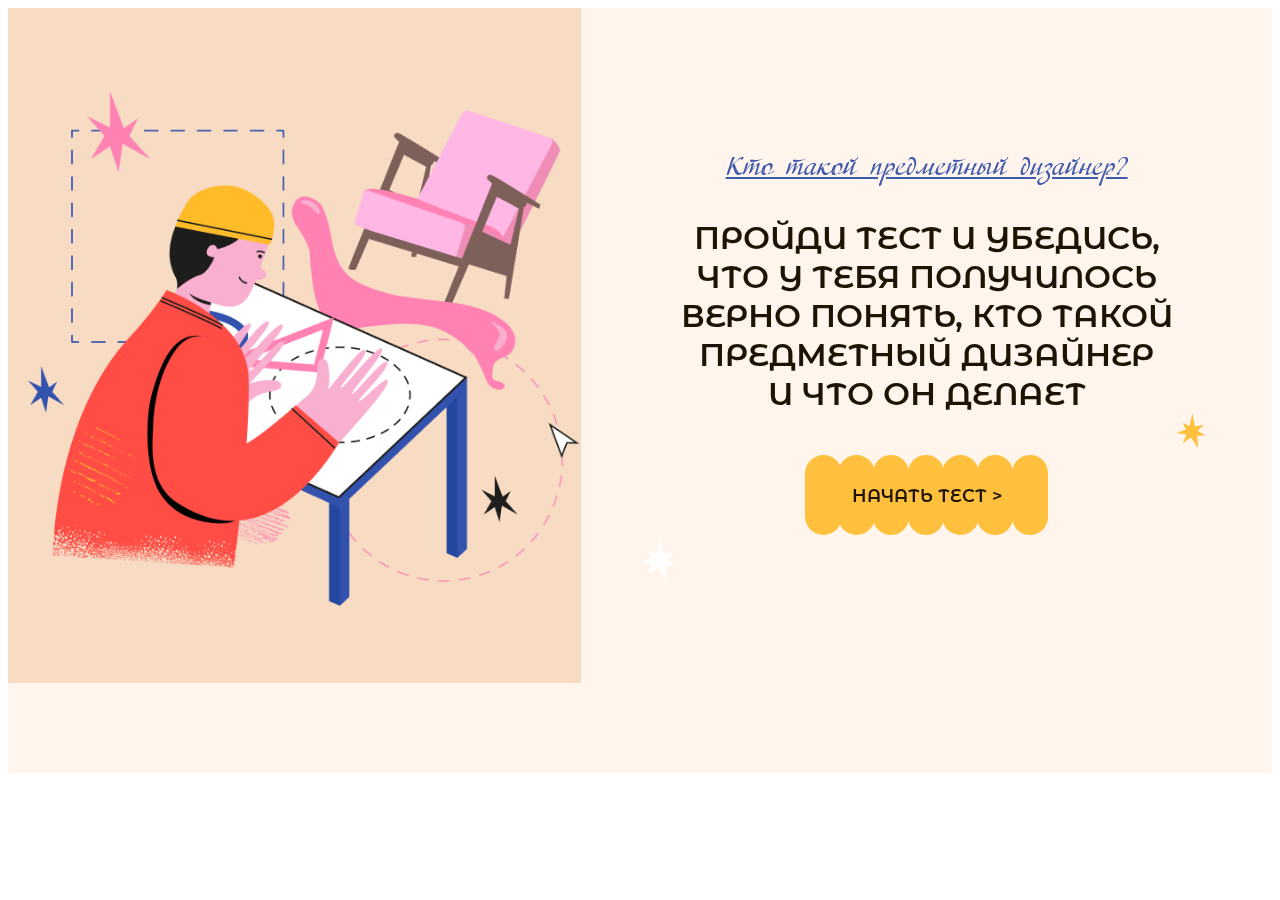
==== index.html @ 410f320a "." ====
<!DOCTYPE html>
<html lang="ru">
<head>
	<meta charset="UTF-8">
	<meta http-equiv="X-UA-Compatible" content="IE=edge">
	<meta name="viewport" content="width=device-width, initial-scale=1.0">
	<title>Document</title>

	<link rel="stylesheet" href="css/style.css">
	<link rel="stylesheet" href="https://cdn.jsdelivr.net/npm/swiper/swiper-bundle.min.css" />
	<link href="https://fonts.googleapis.com/css2?family=Montserrat+Alternates:wght@400;500;600&family=Montserrat:wght@700&display=swap" rel="stylesheet">
</head>
<body>
	<div class="test">
		<div class="test__swiper swiper">
			<div class="swiper-wrapper">
				<div class="swiper-slide">
					<div class="test__card test-card hero-result-test">
						<div class="test-card__star test-card__star--blue"></div>
						<div class="test-card__star test-card__star--yellow"></div>
						<div class="test-card__star test-card__star--white"></div>
						<div class="test-card__left">
							<img src="img/1.png" alt="">
						</div>
						<div class="test-card__right">
							<div class="hero-result-test__subtitle">
								Кто такой предметный дизайнер?
							</div>
							<div class="hero-test__title hero-result-test__title test__title test-desk">
								Пройди тест и убедись, что у тебя получилось верно понять, кто такой предметный дизайнер и что он делает
							</div>
							<div class="hero-result-test__text test__text test-mob">
								<div class="test-mob">
									Пройди тест и убедись, что у тебя получилось верно понять, кто такой предметный дизайнер и что он делает.
								</div>
							</div>
							<div class="test__btn test__btn-next test-general-btn">
								<span></span>
								<span></span>
								<span></span>
								<span></span>
								<span></span>
								<span></span>
								<span></span>
								<p>начать тест ></p>
							</div>
						</div>
					</div>
				</div>
				<div class="swiper-slide">
					<div class="test-card__star test-card__star--blue"></div>
					<div class="test-card__star test-card__star--yellow"></div>
					<div class="test__card test-card question-test">
						<div class="test-card__left">
							<img src="img/2.png" alt="">
						</div>
						<div class="test-card__right">
							<div class="test-card__head">
								<div class="test-card__num">
									Вопрос 1 из 5
								</div>
								<div class="test__btn test__btn-prev back-to-hero">
									<span>< Назад</span>
								</div>
							</div>
							<div class="test__title">
								Начнем с простого. В каком варианте ответа все вещи — результат работы предметного дизайнера?
							</div>
							<div class="test__radiobuttons">
								<div class="test__text test__radiobuttons-item test__radiobuttons-itemA">
									<input id="test__radiobuttons-itemA" type="radio" value="1" name="nameradio1">
									<label for="test__radiobuttons-itemA"><span>Посуда, светильник, скульптура.</span></label>
								</div>
								<div class="test__text test__radiobuttons-item test__radiobuttons-itemB">
									<input id="test__radiobuttons-itemB" type="radio" value="1" name="nameradio1">
									<label for="test__radiobuttons-itemB"><span>Дверная ручка, кресло, шторы.</span></label>
								</div>
								<div class="test__text test__radiobuttons-item test__radiobuttons-itemC">
									<input id="test__radiobuttons-itemC" type="radio" value="1" name="nameradio1">
									<label for="test__radiobuttons-itemC"><span>Корпус телефона, интерьер дома, обложка книги.</span></label>
								</div>
							</div>
							<div class="test__results">
								<div class="test__result test__resultA">
									<span>
										<b>Почти верно.</b> Лишнее здесь — «скульптура». Арт-объекты призваны украшать, а функциональной роли не имеют, так что создают их художники, а не дизайнеры.
									</span>
								</div>
								<div class="test__result test__resultB">
									<span>
										<b>Верно.</b> Но есть оговорка: рисунки для текстиля могут создавать и предметные дизайнеры, и дизайнеры одежды, а порой за это берутся знаменитые художники. Наверное, в этом и причина бесконечного разнообразия принтов, делающего нашу жизнь ярче.
									</span>
								</div>
								<div class="test__result test__resultC">
									<span>
										<b>Неверно.</b> Корпус разрабатывают промышленные дизайнеры, обстановку дома — интерьерные, а за обложку отвечает графический дизайнер. Но доля правды в ответе все же есть: эти профессии – смежные, и переход от предметного дизайна в любую из этих сфер при желании возможен.
									</span>
								</div>
							</div>
							<div class="test__btn test__btn-next test-general-btn">
								<span></span>
								<span></span>
								<span></span>
								<span></span>
								<span></span>
								<span></span>
								<span></span>
								<p>далее ></p>
							</div>
						</div>
					</div>
				</div>
				<div class="swiper-slide">
					<div class="test-card__star test-card__star--blue"></div>
					<div class="test-card__star test-card__star--yellow"></div>
					<div class="test__card test-card question-test">
						<div class="test-card__left">
							<img src="img/3.png" alt="">
						</div>
						<div class="test-card__right">
							<div class="test-card__head">
								<div class="test-card__num">
									Вопрос 2 из 5
								</div>
								<div class="test__btn test__btn-prev back-to-hero">
									<span>< Назад</span>
								</div>
							</div>
							<div class="test__title">
								Стул, кресло и даже трон — сесть можно на что угодно. Выбери, что точно создано предметным дизайнером.
							</div>
							<div class="test__radiobuttons">
								<div class="test__text test__radiobuttons-item test__radiobuttons-itemA">
									<input id="test__radiobuttons-itemA" type="radio" value="1" name="nameradio1">
									<label for="test__radiobuttons-itemA"><span>Железный трон из «Игры престолов».</span></label>
								</div>
								<div class="test__text test__radiobuttons-item test__radiobuttons-itemB">
									<input id="test__radiobuttons-itemB" type="radio" value="1" name="nameradio1">
									<label for="test__radiobuttons-itemB"><span>Стул или кресло, на котором ты сидишь, проходя этот тест.</span></label>
								</div>
								<div class="test__text test__radiobuttons-item test__radiobuttons-itemC">
									<input id="test__radiobuttons-itemC" type="radio" value="1" name="nameradio1">
									<label for="test__radiobuttons-itemC"><span>Тот предмет, что сделан вручную и в единственном экземпляре.</span></label>
								</div>
							</div>
							<div class="test__results">
								<div class="test__result test__resultA">
									<span>
										<b>Неверно.</b> При конструировании символа Семи королевств не было задачи сделать его удобным для актеров — а только эффектным и
										заминающимся для фанатов сериала. Так что его образ — полностью заслуга кинохудожников и реквизиторов.
									</span>
								</div>
								<div class="test__result test__resultB">
									<span>
										<b>Верно.</b> Неважно, как он выглядит и каким тиражом произведен. В любом случае его спланировал и начертил предметный дизайнер.
									</span>
								</div>
								<div class="test__result test__resultC">
									<span>
										<b>Верно.</b> Это или коллекционный дизайн — предмет на грани с искусством, либо результат ремесленного мастерства. В обоих случаях
										здесь есть место предметному дизайну. Но и самый обычный стул из мебельного магазина — тоже верный ответ.
									</span>
								</div>
							</div>
							<div class="test__btn test__btn-next test-general-btn">
								<span></span>
								<span></span>
								<span></span>
								<span></span>
								<span></span>
								<span></span>
								<span></span>
								<p>далее ></p>
							</div>
						</div>
					</div>
				</div>
				<div class="swiper-slide">
					<div class="test-card__star test-card__star--blue"></div>
					<div class="test-card__star test-card__star--yellow"></div>
					<div class="test__card test-card question-test">
						<div class="test-card__left">
							<img src="img/2.png" alt="">
						</div>
						<div class="test-card__right">
							<div class="test-card__head">
								<div class="test-card__num">
									Вопрос 3 из 5
								</div>
								<div class="test__btn test__btn-prev back-to-hero">
									<span>< Назад</span>
								</div>
							</div>
							<div class="test__title">
								Уроки труда в школе имеют какое-либо отношение к предметному дизайну?
							</div>
							<div class="test__radiobuttons">
								<div class="test__text test__radiobuttons-item test__radiobuttons-itemA">
									<input id="test__radiobuttons-itemA" type="radio" value="1" name="nameradio1">
									<label for="test__radiobuttons-itemA"><span>Работа с инструментом — отличный первый шаг, чтобы понять, нравится ли это.</span></label>
								</div>
								<div class="test__text test__radiobuttons-item test__radiobuttons-itemB">
									<input id="test__radiobuttons-itemB" type="radio" value="1" name="nameradio1">
									<label for="test__radiobuttons-itemB"><span>Никак не связаны: дизайн — это чертежи и рисунки, а делают предметы на производствах.</span></label>
								</div>
								<div class="test__text test__radiobuttons-item test__radiobuttons-itemC">
									<input id="test__radiobuttons-itemC" type="radio" value="1" name="nameradio1">
									<label for="test__radiobuttons-itemC"><span>Нет. Наоборот, повторение одного и того же способно убить творческое начало.</span></label>
								</div>
							</div>
							<div class="test__results">
								<div class="test__result test__resultA">
									<span>
										<b>Верно.</b> Любые знания и умения, полученные до того, как определиться с профессией, помогают сделать верный выбор. В случае
										предметного дизайна любовь к ручному труду — отличное подспорье.
									</span>
								</div>
								<div class="test__result test__resultB">
									<span>
										<b>Неверно.</b> Прежде чем перейти в область массового производства, предметный дизайнер должен научиться понимать, как ведет себя тот
										или иной материал. Начертить можно такое, что пользоваться этим в реальной жизни будет сложно! Так что связь, конечно,
										есть.
									</span>
								</div>
								<div class="test__result test__resultC">
									<span>
										<b>Неверно.</b> Как бы это ни было грустно, но без базовых знаний и умений невозможно реализоваться в предметном дизайне. Новое, яркое и
										смелое создается на основе старого и проверенного временем — иначе человечество вечно изобретало бы велосипед.
									</span>
								</div>
							</div>
							<div class="test__btn test__btn-next test-general-btn">
								<span></span>
								<span></span>
								<span></span>
								<span></span>
								<span></span>
								<span></span>
								<span></span>
								<p>далее ></p>
							</div>
						</div>
					</div>
				</div>
				<div class="swiper-slide">
					<div class="test-card__star test-card__star--blue"></div>
					<div class="test-card__star test-card__star--yellow"></div>
					<div class="test__card test-card question-test">
						<div class="test-card__left">
							<img src="img/2.png" alt="">
						</div>
						<div class="test-card__right">
							<div class="test-card__head">
								<div class="test-card__num">
									Вопрос 4 из 5
								</div>
								<div class="test__btn test__btn-prev back-to-hero">
									<span>< Назад</span>
								</div>
							</div>
							<div class="test__title">
								Почему предметный дизайн не cмогут заменить роботы и нейросети?
							</div>
							<div class="test__radiobuttons">
								<div class="test__text test__radiobuttons-item test__radiobuttons-itemA">
									<input id="test__radiobuttons-itemA" type="radio" value="1" name="nameradio1">
									<label for="test__radiobuttons-itemA"><span>Роботы не вложат в предмет душу, а нам важно иметь вещи, которые созданы людьми для людей.</span></label>
								</div>
								<div class="test__text test__radiobuttons-item test__radiobuttons-itemB">
									<input id="test__radiobuttons-itemB" type="radio" value="1" name="nameradio1">
									<label for="test__radiobuttons-itemB"><span>Нейросети не в силах придумать что-то революционное самостоятельно.</span></label>
								</div>
								<div class="test__text test__radiobuttons-item test__radiobuttons-itemC">
									<input id="test__radiobuttons-itemC" type="radio" value="1" name="nameradio1">
									<label for="test__radiobuttons-itemC"><span>Все дело в обработке. Без контроля со стороны человека высокого качества исполнения добиться невозможно.</span></label>
								</div>
							</div>
							<div class="test__results">
								<div class="test__result test__resultA">
									<span>
										<b>Отчасти верно.</b> Безусловно, предметы, созданные вручную, никогда не перестанут быть объектом желания. Но не каждая вещь, над которой
										работал предметный дизайнер, сделана непосредственно им.
									</span>
								</div>
								<div class="test__result test__resultB">
									<span>
										<b>Верно.</b> Нейросети— просто еще один инструмент, позволяющий человеку легче и быстрее реализовать свой замысел. Искусственный
										интеллект – важное подспорье в любых руках, в том числе предметного дизайнера, но без фантазии и идеи сделать что-то
										новое невозможно.
									</span>
								</div>
								<div class="test__result test__resultC">
									<span>
										<b>Неверно.</b> Современные станки, оснащенные сложным ПО, способны делать тончайшую работу без потери качества. Финальный контроль
										необходим, но главное — это то, что только человек способен создать что-то невиданное, предлагающее новый уровень
										комфорта.
									</span>
								</div>
							</div>
							<div class="test__btn test__btn-next test-general-btn">
								<span></span>
								<span></span>
								<span></span>
								<span></span>
								<span></span>
								<span></span>
								<span></span>
								<p>далее ></p>
							</div>
						</div>
					</div>
				</div>
				<div class="swiper-slide">
					<div class="test-card__star test-card__star--blue"></div>
					<div class="test-card__star test-card__star--yellow"></div>
					<div class="test__card test-card question-test">
						<div class="test-card__left">
							<img src="img/2.png" alt="">
						</div>
						<div class="test-card__right">
							<div class="test-card__head">
								<div class="test-card__num">
									Вопрос 5 из 5
								</div>
								<div class="test__btn test__btn-prev back-to-hero">
									<span>< Назад</span>
								</div>
							</div>
							<div class="test__title">
								И наконец: что главное в работе предметного дизайнера?
							</div>
							<div class="test__radiobuttons">
								<div class="test__text test__radiobuttons-item test__radiobuttons-itemA">
									<input id="test__radiobuttons-itemA" type="radio" value="1" name="nameradio1">
									<label for="test__radiobuttons-itemA"><span>Творчество. Придумал и сделал!</span></label>
								</div>
								<div class="test__text test__radiobuttons-item test__radiobuttons-itemB">
									<input id="test__radiobuttons-itemB" type="radio" value="1" name="nameradio1">
									<label for="test__radiobuttons-itemB"><span>Мастерство. Ручной труд всегда востребован.</span></label>
								</div>
								<div class="test__text test__radiobuttons-item test__radiobuttons-itemC">
									<input id="test__radiobuttons-itemC" type="radio" value="1" name="nameradio1">
									<label for="test__radiobuttons-itemC"><span>Постоянное развитие. Ни в карьере, ни в работе нет границ для роста.</span></label>
								</div>
							</div>
							<div class="test__results">
								<div class="test__result test__resultA">
									<span>
										<b>Верно. Как и все три пункта.</b> Предметный дизайн — это профессия, которая позволяет реализовывать себя и как художника, и как ремесленника, и как
										архитектора, и как инженера. Границ нет!
									</span>
								</div>
								<div class="test__result test__resultB">
									<span>
										<b>Верно. Как и все три пункта.</b> Предметный дизайн — это профессия, которая позволяет реализовывать себя и как художника, и как ремесленника, и как
										архитектора, и как инженера. Границ нет!
									</span>
								</div>
								<div class="test__result test__resultC">
									<span>
										<b>Верно. Как и все три пункта.</b> Предметный дизайн — это профессия, которая позволяет реализовывать себя и как художника, и как ремесленника, и как
										архитектора, и как инженера. Границ нет!
									</span>
								</div>
							</div>
							<div class="test__btn test__btn-next test-general-btn test__reset">
								<span></span>
								<span></span>
								<span></span>
								<span></span>
								<span></span>
								<span></span>
								<span></span>
								<p>< пройти заново</p>
							</div>
						</div>
					</div>
				</div>
			</div>
		</div>
		
	</div>






	<script src="https://code.jquery.com/jquery-3.6.0.min.js"></script>
	<script src="https://cdn.jsdelivr.net/npm/swiper/swiper-bundle.min.js"></script>

	<script src="js/script.js"></script>
</body>
</html>
---- css/style.css ----
@font-face {
  font-family: Adventure;
  src: url("../fonts/Adventure/Adventure.eot");
  src: local("Adventure"), local("../fonts/Adventure/Adventure"), url("../fonts/Adventure/Adventure.eot?#iefix") format("embedded-opentype"), url("../fonts/Adventure/Adventure.woff") format("woff"), url("../fonts/Adventure/Adventure.ttf") format("truetype");
  font-weight: 400;
  font-style: normal;
  font-display: swap;
}

.test {
  background: #FFF5ED;
}

.test * {
  padding: 0;
  margin: 0;
  border: 0;
  -webkit-box-sizing: border-box;
          box-sizing: border-box;
}

.test *,
.test *:before,
.test *:after {
  -webkit-box-sizing: border-box;
  box-sizing: border-box;
}

@media (max-width: 800px) {
  .test .test-desk {
    display: none;
  }
}

.test .test-mob {
  display: none;
}

@media (max-width: 800px) {
  .test .test-mob {
    display: block;
  }
}

.test .swiper-slide {
  position: relative;
}

.test .swiper-slide .test-card__star {
  z-index: -1;
  position: absolute;
}

@media (max-width: 800px) {
  .test .swiper-slide .test-card__star {
    display: none;
  }
}

.test .swiper-slide .test-card__star--blue {
  width: 70px;
  height: 90px;
  background: url("../img/star-blue.svg") 0 0/100% 100% no-repeat;
}

@media (max-width: 1439px) {
  .test .swiper-slide .test-card__star--blue {
    width: 4.86vw;
    height: 6.25vw;
  }
}

@media (max-width: 800px) {
  .test .swiper-slide .test-card__star--blue {
    width: 15vw;
    height: 18vw;
  }
}

.test .swiper-slide .test-card__star--yellow {
  width: 40px;
  height: 40px;
  background: url("../img/star-yellow.svg") 0 0/100% 100% no-repeat;
}

@media (max-width: 1439px) {
  .test .swiper-slide .test-card__star--yellow {
    width: 2.78vw;
    height: 2.78vw;
  }
}

@media (max-width: 800px) {
  .test .swiper-slide .test-card__star--yellow {
    width: 8vw;
    height: 8vw;
  }
}

.test .swiper-slide .test-card__star--white {
  width: 40px;
  height: 50px;
  background: url("../img/star-white.svg") 0 0/100% 100% no-repeat;
}

@media (max-width: 1439px) {
  .test .swiper-slide .test-card__star--white {
    width: 2.78vw;
    height: 3.47vw;
  }
}

@media (max-width: 800px) {
  .test .swiper-slide .test-card__star--white {
    width: 8vw;
    height: 8vw;
  }
}

.test .swiper-slide:nth-child(1) .test-card__star--blue {
  top: 10%;
  left: 40%;
}

.test .swiper-slide:nth-child(1) .test-card__star--yellow {
  top: 60%;
  right: 5%;
}

.test .swiper-slide:nth-child(1) .test-card__star--white {
  left: 50%;
  bottom: 15%;
}

.test .swiper-slide:nth-child(2) .test-card__star--blue {
  top: 15%;
  right: 2%;
}

@media (max-width: 800px) {
  .test .swiper-slide:nth-child(2) .test-card__star--blue {
    display: none;
  }
}

.test .swiper-slide:nth-child(2) .test-card__star--yellow {
  bottom: 10%;
  right: 50%;
}

.test .swiper-slide:nth-child(3) .test-card__star--blue {
  bottom: 10%;
  right: 5%;
}

.test .swiper-slide:nth-child(3) .test-card__star--yellow {
  top: 15%;
  left: 45%;
}

.test .swiper-slide:nth-child(4) .test-card__star--blue {
  top: 15%;
  right: 2%;
}

.test .swiper-slide:nth-child(4) .test-card__star--yellow {
  bottom: 10%;
  right: 50%;
}

.test .swiper-slide:nth-child(5) .test-card__star--blue {
  bottom: 10%;
  right: 5%;
}

.test .swiper-slide:nth-child(5) .test-card__star--yellow {
  top: 15%;
  left: 45%;
}

.test .swiper-slide:nth-child(6) .test-card__star--blue {
  bottom: 10%;
  right: 5%;
}

.test .swiper-slide:nth-child(6) .test-card__star--yellow {
  top: 15%;
  left: 45%;
}

@media (max-width: 800px) {
  .test .swiper-slide {
    height: auto;
    min-height: 100%;
  }
}

.test__btn {
  cursor: pointer;
}

.test .test-card {
  display: -webkit-box;
  display: -ms-flexbox;
  display: flex;
}

@media (max-width: 800px) {
  .test .test-card {
    -webkit-box-orient: vertical;
    -webkit-box-direction: normal;
        -ms-flex-direction: column;
            flex-direction: column;
    min-height: 100%;
  }
}

.test .test-card__left {
  -webkit-box-flex: 0;
      -ms-flex: 0 0 645px;
          flex: 0 0 645px;
  position: relative;
  padding-top: 53.371%;
}

@media (max-width: 1439px) {
  .test .test-card__left {
    -webkit-box-flex: 0;
        -ms-flex: 0 0 44.79vw;
            flex: 0 0 44.79vw;
  }
}

@media (max-width: 800px) {
  .test .test-card__left {
    -webkit-box-flex: 1;
        -ms-flex: 1 1 100%;
            flex: 1 1 100%;
    padding-top: 0;
    width: 100%;
  }
}

.test .test-card__left img {
  position: absolute;
  top: 0;
  left: 0;
  width: 100%;
  height: 100%;
  -o-object-fit: cover;
     object-fit: cover;
}

.test .test-card__right {
  min-height: 100%;
  -webkit-box-flex: 1;
      -ms-flex: 1 1 auto;
          flex: 1 1 auto;
  padding: 70px 100px;
  display: -webkit-box;
  display: -ms-flexbox;
  display: flex;
  -webkit-box-orient: vertical;
  -webkit-box-direction: normal;
      -ms-flex-direction: column;
          flex-direction: column;
  -webkit-box-align: center;
      -ms-flex-align: center;
          align-items: center;
}

@media (max-width: 1439px) {
  .test .test-card__right {
    padding: 4.86vw 6.94vw;
  }
}

@media (max-width: 800px) {
  .test .test-card__right {
    -webkit-box-flex: 1;
        -ms-flex: 1 1 auto;
            flex: 1 1 auto;
    padding: 8.75vw 5vw;
  }
}

.test .test-card__head {
  display: -webkit-box;
  display: -ms-flexbox;
  display: flex;
  -webkit-box-pack: justify;
      -ms-flex-pack: justify;
          justify-content: space-between;
  -webkit-box-align: center;
      -ms-flex-align: center;
          align-items: center;
  width: 100%;
  color: #7D7D7D;
  font-size: 15.989px;
  font-family: Montserrat Alternates;
  font-style: normal;
  font-weight: 500;
  line-height: normal;
}

@media (max-width: 1439px) {
  .test .test-card__head {
    font-size: 1.11vw;
  }
}

@media (max-width: 800px) {
  .test .test-card__head {
    font-size: 3.75vw;
  }
}

.test .test-card__star {
  position: absolute;
}

.test .test-card__star--blue {
  background: url("../img/star-blue.png") 0 0/100% 100% no-repeat;
}

.test .test-card__star--yellow {
  background: url("../img/star-yellow.png") 0 0/100% 100% no-repeat;
}

.test .test-card__star--white {
  background: url("../img/star-white.png") 0 0/100% 100% no-repeat;
}

.test .swiper-slide {
  opacity: 0 !important;
  pointer-events: none !important;
  -webkit-transition: all 0.7s ease 0s;
  transition: all 0.7s ease 0s;
  position: relative;
}

.test .swiper-slide.swiper-slide-active {
  z-index: 9;
  opacity: 1 !important;
  pointer-events: auto !important;
}

.test__card {
  -webkit-transition: all 0.3s ease 0s;
  transition: all 0.3s ease 0s;
}

.test__card.hide {
  opacity: 0;
}

.test__title {
  margin-top: 50px;
  color: #1F1304;
  text-align: center;
  font-size: 36px;
  font-family: Montserrat Alternates;
  font-style: normal;
  font-weight: 600;
  line-height: normal;
  text-transform: uppercase;
  -webkit-box-flex: 1;
      -ms-flex: 1 1 auto;
          flex: 1 1 auto;
  display: -webkit-box;
  display: -ms-flexbox;
  display: flex;
  -webkit-box-align: center;
      -ms-flex-align: center;
          align-items: center;
}

@media (max-width: 1439px) {
  .test__title {
    margin-top: 3.47vw;
    font-size: 2.50vw;
  }
}

@media (max-width: 800px) {
  .test__title {
    font-size: 4.50vw;
  }
}

.test__text {
  color: #1F1304;
  text-align: center;
  font-size: 16px;
  font-family: Montserrat Alternates;
  font-style: normal;
  font-weight: 500;
  line-height: normal;
}

@media (max-width: 1439px) {
  .test__text {
    font-size: 1.11vw;
  }
}

@media (max-width: 800px) {
  .test__text {
    font-size: 3.75vw;
  }
}

.test__radiobuttons {
  margin-top: 30px;
}

@media (max-width: 1439px) {
  .test__radiobuttons {
    margin-top: 2.08vw;
  }
}

@media (max-width: 800px) {
  .test__radiobuttons {
    margin-top: 0;
    -webkit-box-flex: 1;
        -ms-flex: 1 1 auto;
            flex: 1 1 auto;
  }
}

.test__radiobuttons > *:not(:first-child) {
  margin-top: 14px;
}

@media (max-width: 1439px) {
  .test__radiobuttons > *:not(:first-child) {
    margin-top: 0.97vw;
  }
}

@media (max-width: 800px) {
  .test__radiobuttons > *:not(:first-child) {
    margin-top: 2.75vw;
  }
}

.test__radiobuttons-item label {
  display: block;
}

.test__radiobuttons-item label span {
  -webkit-transition: all 0.3s ease 0s;
  transition: all 0.3s ease 0s;
  position: relative;
  cursor: pointer;
  display: block;
  border-radius: 60px;
  padding: 15px 20px;
  background: #FFF;
  -webkit-box-shadow: 0px 6px 10px 0px rgba(139, 159, 159, 0.03);
          box-shadow: 0px 6px 10px 0px rgba(139, 159, 159, 0.03);
}

@media (max-width: 1439px) {
  .test__radiobuttons-item label span {
    border-radius: 4.17vw;
    padding: 1.04vw 1.39vw;
    -webkit-box-shadow: 0px 0.42vw 0.69vw 0px rgba(139, 159, 159, 0.03);
            box-shadow: 0px 0.42vw 0.69vw 0px rgba(139, 159, 159, 0.03);
  }
}

@media (max-width: 800px) {
  .test__radiobuttons-item label span {
    border-radius: 12.50vw;
    padding: 1.88vw 7.50vw;
  }
}

.test__radiobuttons-item input:checked + label span {
  background: #FFC13D;
}

.test__radiobuttons-item:hover label span {
  background: #FFC13D;
}

.test__radiobuttons-item input {
  display: none;
}

.test__results {
  display: none;
  margin-top: 16px;
  position: relative;
  width: 100%;
  height: 100px;
}

@media (max-width: 1439px) {
  .test__results {
    height: 6.94vw;
  }
}

@media (max-width: 800px) {
  .test__results {
    height: 25vw;
  }
}

.test__results::before {
  content: '';
  position: absolute;
  top: 0;
  left: 0;
  width: 10px;
  height: 100%;
  background: #FFC13D;
}

@media (max-width: 1439px) {
  .test__results::before {
    width: 0.69vw;
  }
}

@media (max-width: 800px) {
  .test__results::before {
    width: 3.75vw;
  }
}

.test__result {
  position: absolute;
  top: 0;
  left: 40px;
  width: calc(100% - 130px);
  height: 100%;
  display: -webkit-box;
  display: -ms-flexbox;
  display: flex;
  -webkit-box-align: center;
      -ms-flex-align: center;
          align-items: center;
  opacity: 0;
  -webkit-transition: all 0.3s ease 0s;
  transition: all 0.3s ease 0s;
}

@media (max-width: 1439px) {
  .test__result {
    left: 2.78vw;
    width: calc(100% - 9.03vw);
  }
}

@media (max-width: 800px) {
  .test__result {
    left: 5vw;
    width: calc(100% - 5vw);
  }
}

.test__result span {
  color: #272727;
  font-family: Montserrat Alternates;
  font-size: 13px;
  font-style: normal;
  font-weight: 400;
  line-height: normal;
}

@media (max-width: 1439px) {
  .test__result span {
    font-size: 0.90vw;
  }
}

@media (max-width: 800px) {
  .test__result span {
    font-size: 2.75vw;
  }
}

.test__result b {
  color: #272727;
  font-family: Montserrat Alternates;
  font-size: 13px;
  font-style: normal;
  font-weight: 600;
  line-height: normal;
}

@media (max-width: 1439px) {
  .test__result b {
    font-size: 0.90vw;
  }
}

@media (max-width: 800px) {
  .test__result b {
    font-size: 2.75vw;
  }
}

.test__result.js-active {
  opacity: 1;
}

.test__btn-next {
  margin-top: 48px;
}

@media (max-width: 1439px) {
  .test__btn-next {
    margin-top: 3.33vw;
  }
}

@media (max-width: 800px) {
  .test__btn-next {
    margin-top: 4.25vw;
  }
}

.test .test-general-btn {
  cursor: pointer;
  width: 273px;
  height: 90px;
  position: relative;
  display: -webkit-box;
  display: -ms-flexbox;
  display: flex;
  -webkit-box-pack: center;
      -ms-flex-pack: center;
          justify-content: center;
  -webkit-box-align: center;
      -ms-flex-align: center;
          align-items: center;
  text-align: center;
  color: #1F1304;
  text-align: center;
  font-size: 20px;
  font-family: Montserrat Alternates;
  font-style: normal;
  font-weight: 600;
  line-height: normal;
  text-transform: uppercase;
  -webkit-transition: all 0.3s ease 0s;
  transition: all 0.3s ease 0s;
  overflow: hidden;
}

@media (max-width: 1439px) {
  .test .test-general-btn {
    width: 18.96vw;
    height: 6.25vw;
    font-size: 1.39vw;
  }
}

@media (max-width: 800px) {
  .test .test-general-btn {
    width: 65.25vw;
    height: 16.13vw;
    font-size: 4.50vw;
  }
}

.test .test-general-btn p {
  position: relative;
  z-index: 2;
}

.test .test-general-btn span {
  display: block;
  position: absolute;
  top: 0;
  width: calc((100% / 7) + 2px);
  height: 100%;
  border-radius: 61.267px;
  background-color: #FFC13D;
  -webkit-transition: all 0.3s ease 0s;
  transition: all 0.3s ease 0s;
}

@media (max-width: 1439px) {
  .test .test-general-btn span {
    width: calc((100% / 7) + 0.14vw);
  }
}

.test .test-general-btn span:nth-child(1) {
  left: 0;
}

.test .test-general-btn span:nth-child(2) {
  left: calc((100% * (1 / 7)) - 2px);
}

@media (max-width: 1439px) {
  .test .test-general-btn span:nth-child(2) {
    left: calc((100% * (1 / 7)) - 0.14vw);
  }
}

.test .test-general-btn span:nth-child(3) {
  left: calc((100% * (2 / 7)) - 2px);
}

@media (max-width: 1439px) {
  .test .test-general-btn span:nth-child(3) {
    left: calc((100% * (2 / 7)) - 0.14vw);
  }
}

.test .test-general-btn span:nth-child(4) {
  left: calc((100% * (3 / 7)) - 2px);
}

@media (max-width: 1439px) {
  .test .test-general-btn span:nth-child(4) {
    left: calc((100% * (3 / 7)) - 0.14vw);
  }
}

.test .test-general-btn span:nth-child(5) {
  left: calc((100% * (4 / 7)) - 2px);
}

@media (max-width: 1439px) {
  .test .test-general-btn span:nth-child(5) {
    left: calc((100% * (4 / 7)) - 0.14vw);
  }
}

.test .test-general-btn span:nth-child(6) {
  left: calc((100% * (5 / 7)) - 2px);
}

@media (max-width: 1439px) {
  .test .test-general-btn span:nth-child(6) {
    left: calc((100% * (5 / 7)) - 0.14vw);
  }
}

.test .test-general-btn span:nth-child(7) {
  left: calc((100% * (6 / 7)) - 2px);
}

@media (max-width: 1439px) {
  .test .test-general-btn span:nth-child(7) {
    left: calc((100% * (6 / 7)) - 0.14vw);
  }
}

.test .test-general-btn:hover {
  -webkit-transition: all 0.3s ease 0.1s;
  transition: all 0.3s ease 0.1s;
  border-radius: 60px;
}

@media (max-width: 1439px) {
  .test .test-general-btn:hover {
    border-radius: 4.17vw;
  }
}

.test .test-general-btn:hover span {
  border-radius: 0;
}

.test .hero-result-test {
  display: -webkit-box;
  display: -ms-flexbox;
  display: flex;
  -webkit-box-align: center;
      -ms-flex-align: center;
          align-items: center;
}

@media (max-width: 800px) {
  .test .hero-result-test {
    -ms-flex-wrap: wrap;
        flex-wrap: wrap;
  }
}

@media (max-width: 800px) {
  .test .hero-result-test .test-card__left {
    padding-top: 89%;
  }
}

.test .hero-result-test .test-card__right {
  min-height: 0;
}

@media (max-width: 800px) {
  .test .hero-result-test .test-card__right {
    min-height: 100%;
  }
}

.test .hero-result-test__subtitle {
  color: #3F59AD;
  font-size: 30px;
  font-family: Adventure;
  font-style: normal;
  font-weight: 400;
  line-height: normal;
  -webkit-text-decoration-line: underline;
          text-decoration-line: underline;
  text-align: center;
}

@media (max-width: 1439px) {
  .test .hero-result-test__subtitle {
    font-size: 2.08vw;
  }
}

@media (max-width: 800px) {
  .test .hero-result-test__subtitle {
    -webkit-text-decoration-line: none;
            text-decoration-line: none;
    color: #1F1304;
    font-family: Montserrat Alternates;
    font-weight: 600;
    text-transform: uppercase;
    font-size: 7vw;
  }
}

.test .hero-result-test__title {
  margin-top: 34px;
  -webkit-box-flex: 0;
      -ms-flex: 0 0 auto;
          flex: 0 0 auto;
  display: block;
}

@media (max-width: 1439px) {
  .test .hero-result-test__title {
    margin-top: 2.36vw;
  }
}

@media (max-width: 800px) {
  .test .hero-result-test__title {
    margin-top: 0;
  }
}

.test .hero-result-test__title span {
  margin-top: 10px;
  display: block;
  font-weight: 500;
  font-size: 20px;
}

@media (max-width: 1439px) {
  .test .hero-result-test__title span {
    margin-top: 0.69vw;
    font-size: 1.39vw;
  }
}

@media (max-width: 800px) {
  .test .hero-result-test .hero-test__title {
    display: none;
  }
}

.test .hero-result-test__text {
  margin-top: 14px;
}

@media (max-width: 1439px) {
  .test .hero-result-test__text {
    margin-top: 0.97vw;
  }
}

@media (max-width: 800px) {
  .test .hero-result-test__text {
    margin-top: 6.75vw;
    -webkit-box-flex: 1;
        -ms-flex: 1 1 auto;
            flex: 1 1 auto;
    display: -webkit-box;
    display: -ms-flexbox;
    display: flex;
    -webkit-box-orient: vertical;
    -webkit-box-direction: normal;
        -ms-flex-direction: column;
            flex-direction: column;
    -webkit-box-pack: center;
        -ms-flex-pack: center;
            justify-content: center;
  }
}

.test .hero-result-test__btn {
  margin-top: 58px;
}

@media (max-width: 1439px) {
  .test .hero-result-test__btn {
    margin-top: 4.03vw;
  }
}

@media (max-width: 800px) {
  .test .result .hero-result-test .test-card__left {
    padding-top: 41.625%;
  }
  .test .result .hero-result-test .test__title {
    font-size: 5.25vw;
  }
  .test .result .hero-result-test .test__title span {
    font-size: 3.75vw;
  }
  .test .result__btn {
    margin-top: 6.75vw;
    color: #7D7D7D;
    text-align: center;
    font-size: 30px;
    font-family: Montserrat Alternates;
    font-style: normal;
    font-weight: 500;
    line-height: normal;
    width: auto;
    height: auto;
  }
  .test .result__btn span {
    display: none;
  }
}

@media (max-width: 800px) {
  .test .question-test .test-card__left {
    display: none;
  }
}

@media (max-width: 800px) {
  .test .question-test .test__title {
    -webkit-box-flex: 0;
        -ms-flex: 0 0 42.25vw;
            flex: 0 0 42.25vw;
    margin: 0;
  }
}

.test .question-test .test__btn-next {
  opacity: 0;
  pointer-events: none;
  -webkit-transition: all 0.3s ease 0s;
  transition: all 0.3s ease 0s;
}

.test .question-test .test__btn-next.js-active {
  opacity: 1;
  pointer-events: auto;
}
/*# sourceMappingURL=style.css.map */
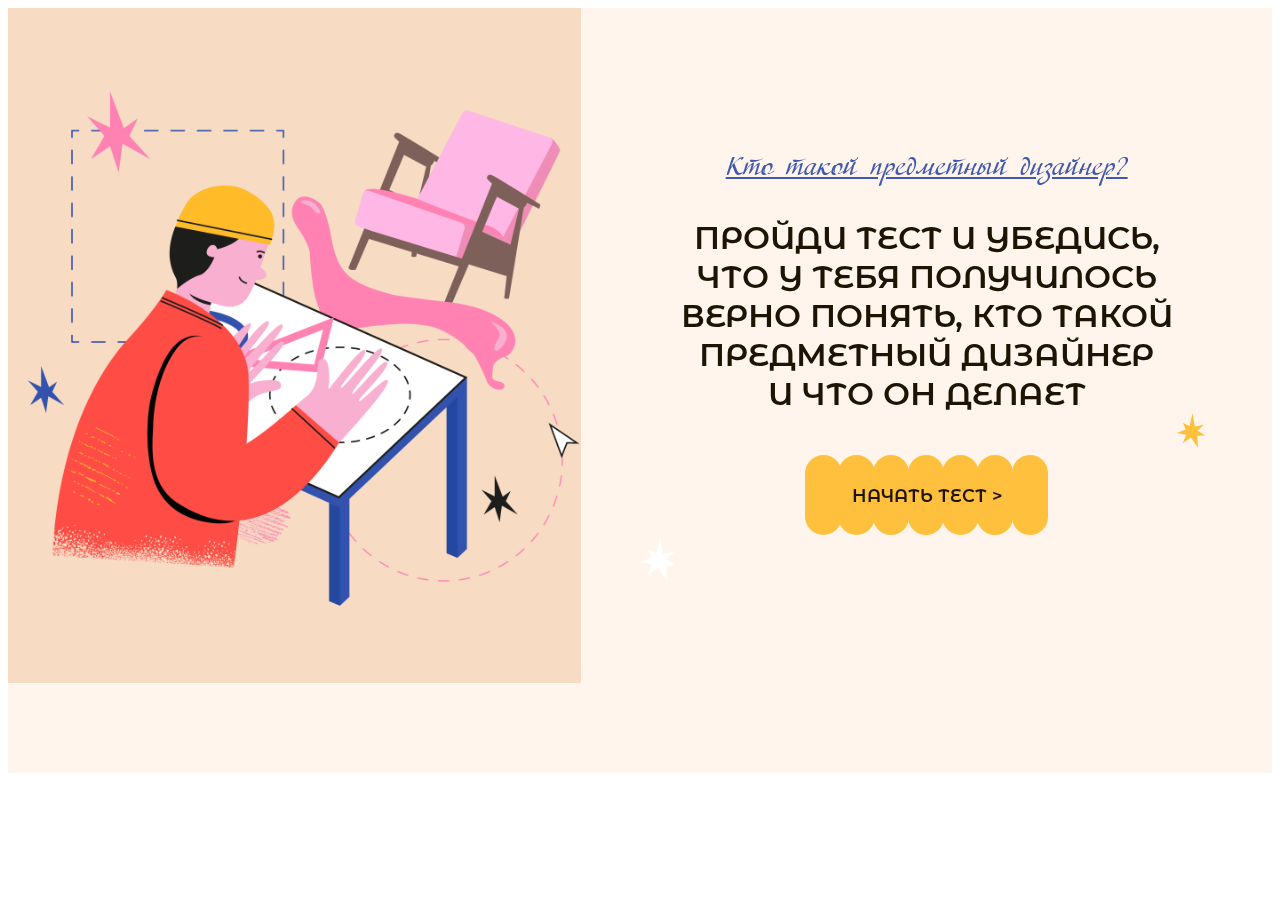
==== commit 56c9b173: "." ====
--- a/index.html
+++ b/index.html
@@ -131,15 +131,15 @@
 							</div>
 							<div class="test__radiobuttons">
 								<div class="test__text test__radiobuttons-item test__radiobuttons-itemA">
-									<input id="test__radiobuttons-itemA" type="radio" value="1" name="nameradio1">
+									<input id="test__radiobuttons-itemA" type="radio" value="1" name="nameradio2">
 									<label for="test__radiobuttons-itemA"><span>Железный трон из «Игры престолов».</span></label>
 								</div>
 								<div class="test__text test__radiobuttons-item test__radiobuttons-itemB">
-									<input id="test__radiobuttons-itemB" type="radio" value="1" name="nameradio1">
+									<input id="test__radiobuttons-itemB" type="radio" value="1" name="nameradio2">
 									<label for="test__radiobuttons-itemB"><span>Стул или кресло, на котором ты сидишь, проходя этот тест.</span></label>
 								</div>
 								<div class="test__text test__radiobuttons-item test__radiobuttons-itemC">
-									<input id="test__radiobuttons-itemC" type="radio" value="1" name="nameradio1">
+									<input id="test__radiobuttons-itemC" type="radio" value="1" name="nameradio2">
 									<label for="test__radiobuttons-itemC"><span>Тот предмет, что сделан вручную и в единственном экземпляре.</span></label>
 								</div>
 							</div>
@@ -180,7 +180,7 @@
 					<div class="test-card__star test-card__star--yellow"></div>
 					<div class="test__card test-card question-test">
 						<div class="test-card__left">
-							<img src="img/2.png" alt="">
+							<img src="img/4.png" alt="">
 						</div>
 						<div class="test-card__right">
 							<div class="test-card__head">
@@ -196,15 +196,15 @@
 							</div>
 							<div class="test__radiobuttons">
 								<div class="test__text test__radiobuttons-item test__radiobuttons-itemA">
-									<input id="test__radiobuttons-itemA" type="radio" value="1" name="nameradio1">
+									<input id="test__radiobuttons-itemA" type="radio" value="1" name="nameradio3">
 									<label for="test__radiobuttons-itemA"><span>Работа с инструментом — отличный первый шаг, чтобы понять, нравится ли это.</span></label>
 								</div>
 								<div class="test__text test__radiobuttons-item test__radiobuttons-itemB">
-									<input id="test__radiobuttons-itemB" type="radio" value="1" name="nameradio1">
+									<input id="test__radiobuttons-itemB" type="radio" value="1" name="nameradio3">
 									<label for="test__radiobuttons-itemB"><span>Никак не связаны: дизайн — это чертежи и рисунки, а делают предметы на производствах.</span></label>
 								</div>
 								<div class="test__text test__radiobuttons-item test__radiobuttons-itemC">
-									<input id="test__radiobuttons-itemC" type="radio" value="1" name="nameradio1">
+									<input id="test__radiobuttons-itemC" type="radio" value="1" name="nameradio3">
 									<label for="test__radiobuttons-itemC"><span>Нет. Наоборот, повторение одного и того же способно убить творческое начало.</span></label>
 								</div>
 							</div>
@@ -247,7 +247,7 @@
 					<div class="test-card__star test-card__star--yellow"></div>
 					<div class="test__card test-card question-test">
 						<div class="test-card__left">
-							<img src="img/2.png" alt="">
+							<img src="img/5.png" alt="">
 						</div>
 						<div class="test-card__right">
 							<div class="test-card__head">
@@ -263,15 +263,15 @@
 							</div>
 							<div class="test__radiobuttons">
 								<div class="test__text test__radiobuttons-item test__radiobuttons-itemA">
-									<input id="test__radiobuttons-itemA" type="radio" value="1" name="nameradio1">
+									<input id="test__radiobuttons-itemA" type="radio" value="1" name="nameradio4">
 									<label for="test__radiobuttons-itemA"><span>Роботы не вложат в предмет душу, а нам важно иметь вещи, которые созданы людьми для людей.</span></label>
 								</div>
 								<div class="test__text test__radiobuttons-item test__radiobuttons-itemB">
-									<input id="test__radiobuttons-itemB" type="radio" value="1" name="nameradio1">
+									<input id="test__radiobuttons-itemB" type="radio" value="1" name="nameradio4">
 									<label for="test__radiobuttons-itemB"><span>Нейросети не в силах придумать что-то революционное самостоятельно.</span></label>
 								</div>
 								<div class="test__text test__radiobuttons-item test__radiobuttons-itemC">
-									<input id="test__radiobuttons-itemC" type="radio" value="1" name="nameradio1">
+									<input id="test__radiobuttons-itemC" type="radio" value="1" name="nameradio4">
 									<label for="test__radiobuttons-itemC"><span>Все дело в обработке. Без контроля со стороны человека высокого качества исполнения добиться невозможно.</span></label>
 								</div>
 							</div>
@@ -315,7 +315,7 @@
 					<div class="test-card__star test-card__star--yellow"></div>
 					<div class="test__card test-card question-test">
 						<div class="test-card__left">
-							<img src="img/2.png" alt="">
+							<img src="img/6.png" alt="">
 						</div>
 						<div class="test-card__right">
 							<div class="test-card__head">
@@ -331,15 +331,15 @@
 							</div>
 							<div class="test__radiobuttons">
 								<div class="test__text test__radiobuttons-item test__radiobuttons-itemA">
-									<input id="test__radiobuttons-itemA" type="radio" value="1" name="nameradio1">
+									<input id="test__radiobuttons-itemA" type="radio" value="1" name="nameradio5">
 									<label for="test__radiobuttons-itemA"><span>Творчество. Придумал и сделал!</span></label>
 								</div>
 								<div class="test__text test__radiobuttons-item test__radiobuttons-itemB">
-									<input id="test__radiobuttons-itemB" type="radio" value="1" name="nameradio1">
+									<input id="test__radiobuttons-itemB" type="radio" value="1" name="nameradio5">
 									<label for="test__radiobuttons-itemB"><span>Мастерство. Ручной труд всегда востребован.</span></label>
 								</div>
 								<div class="test__text test__radiobuttons-item test__radiobuttons-itemC">
-									<input id="test__radiobuttons-itemC" type="radio" value="1" name="nameradio1">
+									<input id="test__radiobuttons-itemC" type="radio" value="1" name="nameradio5">
 									<label for="test__radiobuttons-itemC"><span>Постоянное развитие. Ни в карьере, ни в работе нет границ для роста.</span></label>
 								</div>
 							</div>
--- a/css/style.css
+++ b/css/style.css
@@ -24,6 +24,10 @@
 .test *:after {
   -webkit-box-sizing: border-box;
   box-sizing: border-box;
+}
+
+.test .disable-class {
+  pointer-events: none;
 }
 
 @media (max-width: 800px) {
@@ -956,7 +960,7 @@
 }
 
 .test .question-test .test__btn-next {
-  opacity: 0;
+  opacity: 0.3;
   pointer-events: none;
   -webkit-transition: all 0.3s ease 0s;
   transition: all 0.3s ease 0s;
